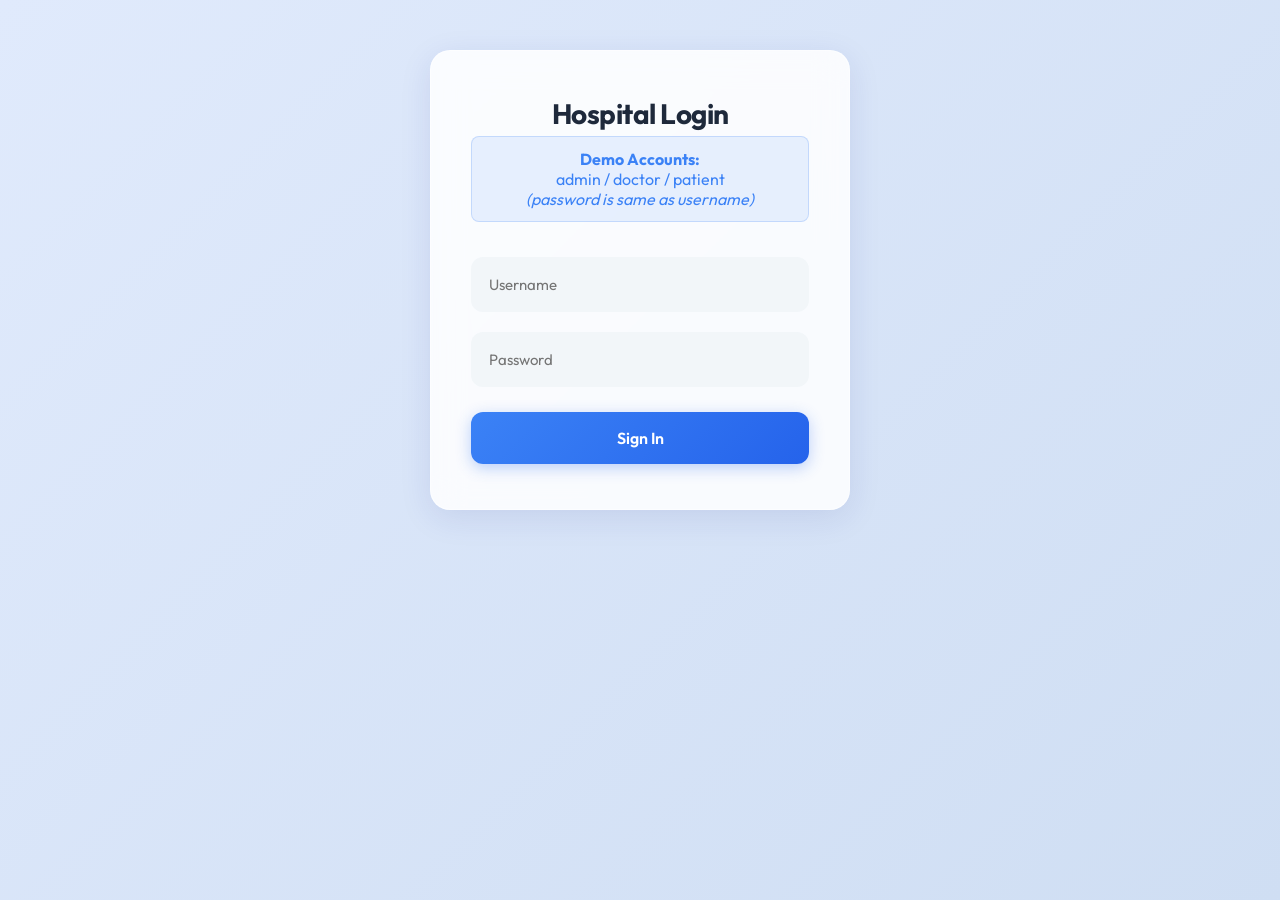
==== MED-CHAIN-main/src/main/resources/static/index.html @ 546eb594 "Massive upgrade: Fixed all bugs, secured backend endpoints, and applied modern frontend redesign." ====
<!DOCTYPE html>
<html lang="en">
<head>
    <meta charset="UTF-8">
    <meta name="viewport" content="width=device-width, initial-scale=1.0">
    <title>HMS Medical Records</title>
    <link rel="stylesheet" href="styles.css">
</head>
<body>

<div id="login-screen" class="glass-panel">
    <div class="login-box">
        <h2>Hospital Login</h2>
        <div class="demo-hints">
            <strong>Demo Accounts:</strong><br>
            admin / doctor / patient<br>
            <em>(password is same as username)</em>
        </div>
        <div class="input-group">
            <input type="text" id="user" placeholder="Username">
        </div>
        <div class="input-group">
            <input type="password" id="pass" placeholder="Password">
        </div>
        <button onclick="login()" class="login-btn">Sign In</button>
    </div>
</div>

<div id="dashboard" class="hidden glass-panel">

    <nav>
        <h1>Staff Portal</h1>
        <button onclick="logout()" class="logout-btn">Logout</button>
    </nav>

    <div class="container">

        <div id="doctor-section" style="display:none;">
            <h3>Add New Patient Entry</h3>

            <div class="form-grid">
                <input type="text" id="pName" placeholder="Patient Name">
                <input type="text" id="pCond" placeholder="Condition">

                <input type="text" id="pHospital" placeholder="Hospital Name">
                <input type="text" id="pDoctor" placeholder="Doctor Name">

                <input type="text" id="pMedication" placeholder="Medication">
                <input type="text" id="pDuration" placeholder="Duration (e.g. 7 days)">
            </div>

            <button onclick="saveEntry()" class="save-btn">Save Record</button>
        </div>

        <div class="table-container">
            <h3>Medical History Logs</h3>
            <div class="search-container" style="display: flex; gap: 10px; margin-bottom: 20px;">
                <input type="text" id="searchInput"
                       placeholder="🔍 Search by Patient Name..."
                       onkeyup="if(event.key === 'Enter') searchTable()"
                       style="margin: 0; flex: 1;">
                <button onclick="searchTable()" style="width: auto; margin: 0; padding: 0 24px;">Search</button>
            </div>

        <div class="table-wrapper">
            <table>
                <thead>
                <tr>
                    <th>Patient Name</th>
                    <th>Condition</th>
                    <th>Hospital</th>
                    <th>Doctor</th>
                    <th>Medication</th>
                    <th>Duration</th>
                    <th>Action</th>
                </tr>
                </thead>
                <tbody>
                </tbody>
            </table>
        </div>
        </div>

    </div>
</div>

<script src="app.js"></script>
</body>
</html>
---- MED-CHAIN-main/src/main/resources/static/styles.css ----
@import url('https://fonts.googleapis.com/css2?family=Outfit:wght@300;400;500;600;700&display=swap');

* {
    margin: 0;
    padding: 0;
    box-sizing: border-box;
    font-family: 'Outfit', sans-serif;
}

body {
    background: linear-gradient(135deg, #e0eafc 0%, #cfdef3 100%);
    background-size: cover;
    background-attachment: fixed;
    color: #2c3e50;
    display: flex;
    justify-content: center;
    align-items: flex-start;
    padding-top: 50px;
    padding-bottom: 50px;
    min-height: 100vh;
}

.hidden {
    display: none !important;
}

/* Glassmorphism utility */
.glass-panel {
    background: rgba(255, 255, 255, 0.85);
    backdrop-filter: blur(16px);
    -webkit-backdrop-filter: blur(16px);
    border: 1px solid rgba(255, 255, 255, 0.5);
    box-shadow: 0 8px 32px rgba(31, 38, 135, 0.1);
}

/* Login Screen Styles */
#login-screen {
    padding: 45px 40px;
    border-radius: 20px;
    width: 100%;
    max-width: 420px;
    text-align: center;
    transition: transform 0.3s ease;
}

#login-screen:hover {
    transform: translateY(-5px);
}

#login-screen h2 {
    color: #1e293b;
    margin-bottom: 5px;
    font-weight: 700;
    font-size: 28px;
    letter-spacing: -0.5px;
}

.demo-hints {
    background: rgba(59, 130, 246, 0.1);
    padding: 12px;
    border-radius: 8px;
    margin-bottom: 25px !important;
    color: #3b82f6 !important;
    border: 1px solid rgba(59, 130, 246, 0.2);
}

input {
    width: 100%;
    padding: 16px;
    margin: 10px 0;
    border: 2px solid transparent;
    border-radius: 12px;
    font-size: 15px;
    transition: all 0.3s ease;
    background-color: rgba(241, 245, 249, 0.9);
    color: #334155;
}

input:focus {
    outline: none;
    border-color: #3b82f6;
    background-color: #ffffff;
    box-shadow: 0 4px 15px rgba(59, 130, 246, 0.15);
}

button {
    width: 100%;
    padding: 16px;
    background: linear-gradient(135deg, #3b82f6 0%, #2563eb 100%);
    color: white;
    border: none;
    border-radius: 12px;
    font-size: 16px;
    font-weight: 600;
    cursor: pointer;
    transition: all 0.3s ease;
    margin-top: 15px;
    box-shadow: 0 4px 15px rgba(37, 99, 235, 0.3);
}

button:hover {
    box-shadow: 0 6px 20px rgba(37, 99, 235, 0.4);
    transform: translateY(-2px);
}

button:active {
    transform: translateY(1px);
    box-shadow: 0 2px 10px rgba(37, 99, 235, 0.3);
}

/* Dashboard Styles */
#dashboard {
    width: 95%;
    max-width: 1150px;
    padding: 45px;
    border-radius: 24px;
    animation: fadeIn 0.5s ease-out;
}

@keyframes fadeIn {
    from { opacity: 0; transform: translateY(20px); }
    to { opacity: 1; transform: translateY(0); }
}

nav {
    display: flex;
    justify-content: space-between;
    align-items: center;
    border-bottom: 2px solid rgba(226, 232, 240, 0.6);
    padding-bottom: 25px;
    margin-bottom: 35px;
}

nav h1 {
    background: linear-gradient(135deg, #1e293b 0%, #334155 100%);
    -webkit-background-clip: text;
    -webkit-text-fill-color: transparent;
    font-size: 32px;
    font-weight: 700;
    letter-spacing: -1px;
}

nav button {
    width: auto;
    background: linear-gradient(135deg, #ef4444 0%, #dc2626 100%);
    box-shadow: 0 4px 15px rgba(239, 68, 68, 0.3);
    padding: 12px 28px;
    margin-top: 0;
}

nav button:hover {
    box-shadow: 0 6px 20px rgba(239, 68, 68, 0.4);
}

#doctor-section {
    background: rgba(255, 255, 255, 0.6);
    padding: 30px;
    border-left: 5px solid #3b82f6;
    border-radius: 16px;
    margin-bottom: 40px;
    box-shadow: 0 2px 10px rgba(0,0,0,0.02);
}

#doctor-section h3 {
    margin-bottom: 20px;
    color: #1e293b;
    font-size: 20px;
    font-weight: 600;
}

.form-grid {
    display: grid;
    grid-template-columns: repeat(2, 1fr); 
    gap: 18px; 
    margin-bottom: 25px;
}

.form-grid input {
    margin: 0;
}

.save-btn {
    background: linear-gradient(135deg, #10b981 0%, #059669 100%);
    box-shadow: 0 4px 15px rgba(16, 185, 129, 0.3);
}

.save-btn:hover {
    box-shadow: 0 6px 20px rgba(16, 185, 129, 0.4);
}

/* Table & Search Styles */
.search-container input {
    border-radius: 12px 0 0 12px;
}

.search-container button {
    border-radius: 0 12px 12px 0;
    margin-top: 0;
    padding: 0 30px;
}

.table-container h3 {
    margin-bottom: 20px;
    color: #1e293b;
    font-size: 22px;
    font-weight: 600;
}

.table-wrapper {
    overflow-x: auto;
    border-radius: 16px;
    box-shadow: 0 4px 20px rgba(0,0,0,0.04);
}

table {
    width: 100%;
    border-collapse: collapse;
    background-color: #ffffff;
}

thead {
    background-color: #f8fafc;
}

th {
    color: #64748b;
    font-weight: 600;
    font-size: 13px;
    text-transform: uppercase;
    letter-spacing: 1px;
    padding: 18px;
    border-bottom: 2px solid #e2e8f0;
}

td {
    color: #334155;
    font-size: 15px;
    padding: 18px;
    border-bottom: 1px solid #f1f5f9;
    font-weight: 500;
}

tr {
    transition: background-color 0.2s ease;
}

tr:hover {
    background-color: #f8fafc;
}

td button {
    padding: 8px 16px;
    margin: 0;
    font-size: 13px;
    background: rgba(239, 68, 68, 0.1);
    color: #ef4444;
    box-shadow: none;
}

td button:hover {
    background: #ef4444;
    color: white;
    transform: none;
    box-shadow: 0 4px 10px rgba(239, 68, 68, 0.2);
}

@media (max-width: 768px) {
    .form-grid {
        grid-template-columns: 1fr; 
    }
    
    #dashboard {
        padding: 25px;
        border-radius: 20px;
    }
    
    .search-container {
        flex-direction: column;
    }
    
    .search-container input, .search-container button {
        border-radius: 12px;
    }
    
    .search-container button {
        padding: 15px;
    }
}
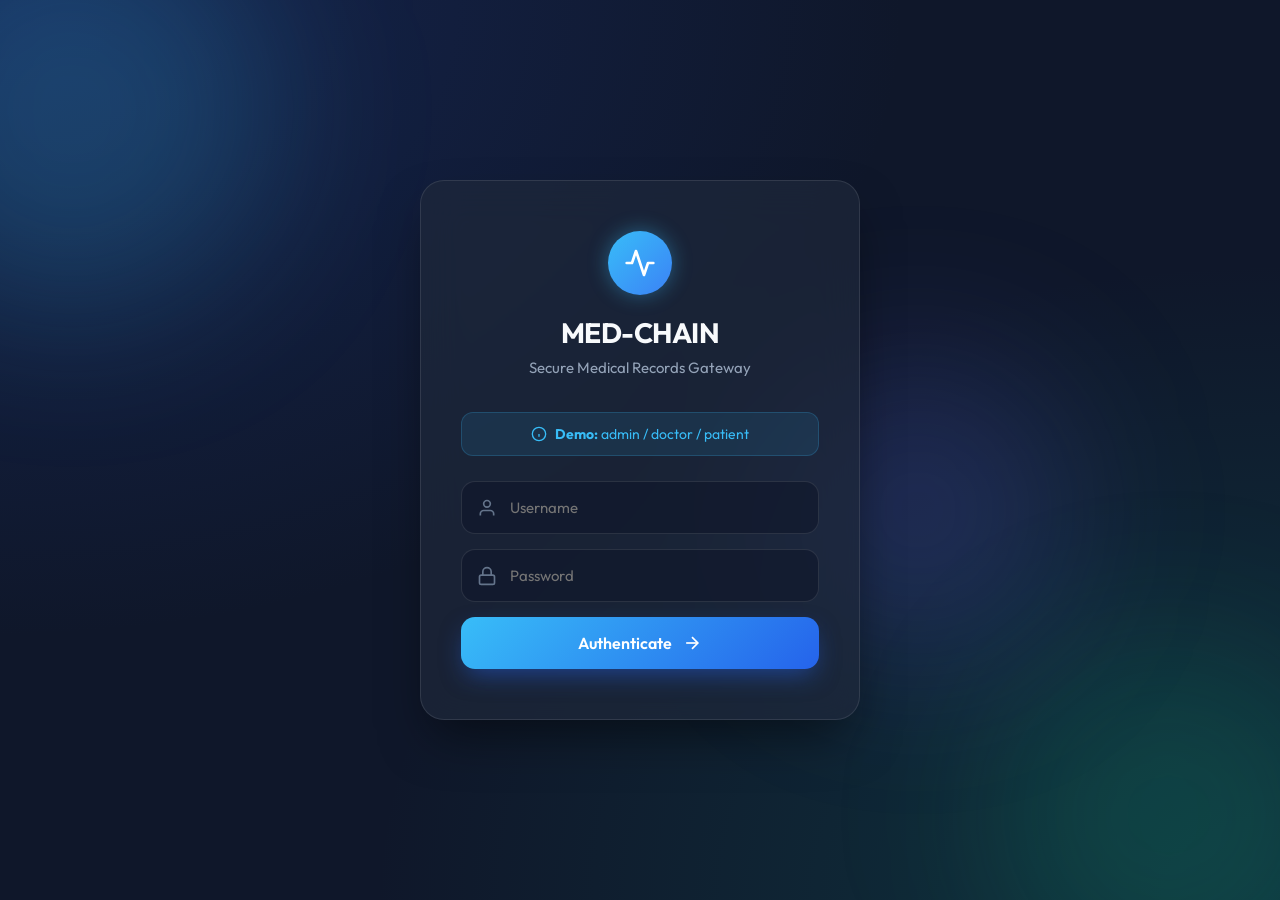
==== commit eb72b6b5: "feat: implement full-stack medical record management with authentication, CRUD operations, and file " ====
--- a/MED-CHAIN-main/src/main/resources/static/index.html
+++ b/MED-CHAIN-main/src/main/resources/static/index.html
@@ -8,21 +8,44 @@
 </head>
 <body>
 
-<div id="login-screen" class="glass-panel">
+<!-- Animated Background Orbs -->
+<div class="orb orb-1"></div>
+<div class="orb orb-2"></div>
+<div class="orb orb-3"></div>
+
+<div id="toast-container"></div>
+
+<div id="login-screen" class="premium-glass">
+    <div class="login-header">
+        <div class="logo-circle">
+            <svg viewBox="0 0 24 24" fill="none" stroke="currentColor" stroke-width="2" stroke-linecap="round" stroke-linejoin="round">
+                <path d="M22 12h-4l-3 9L9 3l-3 9H2"></path>
+            </svg>
+        </div>
+        <h2>MED-CHAIN</h2>
+        <p>Secure Medical Records Gateway</p>
+    </div>
+
     <div class="login-box">
-        <h2>Hospital Login</h2>
         <div class="demo-hints">
-            <strong>Demo Accounts:</strong><br>
-            admin / doctor / patient<br>
-            <em>(password is same as username)</em>
+            <svg width="16" height="16" viewBox="0 0 24 24" fill="none" stroke="currentColor" stroke-width="2"><circle cx="12" cy="12" r="10"></circle><line x1="12" y1="16" x2="12" y2="12"></line><line x1="12" y1="8" x2="12.01" y2="8"></line></svg>
+            <span><strong>Demo:</strong> admin / doctor / patient</span>
         </div>
-        <div class="input-group">
-            <input type="text" id="user" placeholder="Username">
+        
+        <div class="input-group premium-input">
+            <svg viewBox="0 0 24 24" fill="none" stroke="currentColor" stroke-width="2"><path d="M20 21v-2a4 4 0 0 0-4-4H8a4 4 0 0 0-4 4v2"></path><circle cx="12" cy="7" r="4"></circle></svg>
+            <input type="text" id="user" placeholder="Username" autocomplete="off">
         </div>
-        <div class="input-group">
+        
+        <div class="input-group premium-input">
+            <svg viewBox="0 0 24 24" fill="none" stroke="currentColor" stroke-width="2"><rect x="3" y="11" width="18" height="11" rx="2" ry="2"></rect><path d="M7 11V7a5 5 0 0 1 10 0v4"></path></svg>
             <input type="password" id="pass" placeholder="Password">
         </div>
-        <button onclick="login()" class="login-btn">Sign In</button>
+        
+        <button onclick="login()" class="login-btn premium-btn">
+            <span>Authenticate</span>
+            <svg viewBox="0 0 24 24" fill="none" stroke="currentColor" stroke-width="2"><line x1="5" y1="12" x2="19" y2="12"></line><polyline points="12 5 19 12 12 19"></polyline></svg>
+        </button>
     </div>
 </div>
 
@@ -30,7 +53,10 @@
 
     <nav>
         <h1>Staff Portal</h1>
-        <button onclick="logout()" class="logout-btn">Logout</button>
+        <div>
+            <button id="admin-users-btn" onclick="openUserModal()" class="action-btn hidden" style="background: linear-gradient(135deg, #f59e0b 0%, #d97706 100%); margin-right: 10px;">Manage Users</button>
+            <button onclick="logout()" class="logout-btn">Logout</button>
+        </div>
     </nav>
 
     <div class="container">
@@ -47,6 +73,9 @@
 
                 <input type="text" id="pMedication" placeholder="Medication">
                 <input type="text" id="pDuration" placeholder="Duration (e.g. 7 days)">
+
+                <input type="text" id="pUsername" placeholder="Patient Username">
+                <input type="file" id="pFile" style="padding: 10px;">
             </div>
 
             <button onclick="saveEntry()" class="save-btn">Save Record</button>
@@ -57,30 +86,91 @@
             <div class="search-container" style="display: flex; gap: 10px; margin-bottom: 20px;">
                 <input type="text" id="searchInput"
                        placeholder="🔍 Search by Patient Name..."
-                       onkeyup="if(event.key === 'Enter') searchTable()"
+                       onkeyup="if(event.key === 'Enter') { currentPage = 0; searchTable(); }"
                        style="margin: 0; flex: 1;">
-                <button onclick="searchTable()" style="width: auto; margin: 0; padding: 0 24px;">Search</button>
+                <button onclick="currentPage = 0; searchTable()" style="width: auto; margin: 0; padding: 0 24px;">Search</button>
             </div>
+
+            <div class="table-wrapper">
+                <table>
+                    <thead>
+                    <tr>
+                        <th>Patient Name</th>
+                        <th>Condition</th>
+                        <th>Hospital</th>
+                        <th>Doctor</th>
+                        <th>Medication</th>
+                        <th>Duration</th>
+                        <th>Attachment</th>
+                        <th>Action</th>
+                    </tr>
+                    </thead>
+                    <tbody>
+                    </tbody>
+                </table>
+            </div>
+
+            <div class="pagination-controls" style="display: flex; justify-content: center; gap: 20px; margin-top: 20px; align-items: center;">
+                <button onclick="prevPage()" id="btn-prev" style="width: auto; padding: 8px 16px;">Previous</button>
+                <span id="page-info" style="font-weight: 600;">Page 1</span>
+                <button onclick="nextPage()" id="btn-next" style="width: auto; padding: 8px 16px;">Next</button>
+            </div>
+
+        </div>
+
+    </div>
+</div>
+
+<!-- Edit Modal -->
+<div id="edit-modal" class="modal hidden">
+    <div class="modal-content glass-panel">
+        <span class="close-btn" onclick="closeEditModal()">&times;</span>
+        <h3>Edit Medical Record</h3>
+        <input type="hidden" id="eId">
+        <div class="form-grid">
+            <input type="text" id="eName" placeholder="Patient Name">
+            <input type="text" id="eCond" placeholder="Condition">
+            <input type="text" id="eHospital" placeholder="Hospital Name">
+            <input type="text" id="eDoctor" placeholder="Doctor Name">
+            <input type="text" id="eMedication" placeholder="Medication">
+            <input type="text" id="eDuration" placeholder="Duration">
+            <input type="text" id="eUsername" placeholder="Patient Username">
+        </div>
+        <button onclick="submitEdit()" class="save-btn" style="margin-top: 15px;">Update Record</button>
+    </div>
+</div>
+
+<!-- User Management Modal -->
+<div id="user-modal" class="modal hidden">
+    <div class="modal-content glass-panel" style="max-width: 600px;">
+        <span class="close-btn" onclick="closeUserModal()">&times;</span>
+        <h3>User Management</h3>
+        
+        <div class="form-grid" style="margin-bottom: 20px;">
+            <input type="text" id="uName" placeholder="Username">
+            <input type="password" id="uPass" placeholder="Password">
+            <select id="uRole" style="padding: 16px; border-radius: 12px; border: none; background: rgba(241, 245, 249, 0.9);">
+                <option value="ROLE_PATIENT">Patient</option>
+                <option value="ROLE_DOCTOR">Doctor</option>
+                <option value="ROLE_ADMIN">Admin</option>
+            </select>
+            <button onclick="createUser()" class="save-btn" style="margin: 0;">Create User</button>
+        </div>
 
         <div class="table-wrapper">
             <table>
                 <thead>
-                <tr>
-                    <th>Patient Name</th>
-                    <th>Condition</th>
-                    <th>Hospital</th>
-                    <th>Doctor</th>
-                    <th>Medication</th>
-                    <th>Duration</th>
-                    <th>Action</th>
-                </tr>
+                    <tr>
+                        <th>ID</th>
+                        <th>Username</th>
+                        <th>Role</th>
+                        <th>Action</th>
+                    </tr>
                 </thead>
-                <tbody>
+                <tbody id="user-tbody">
                 </tbody>
             </table>
         </div>
-        </div>
-
     </div>
 </div>
 
--- a/MED-CHAIN-main/src/main/resources/static/styles.css
+++ b/MED-CHAIN-main/src/main/resources/static/styles.css
@@ -8,16 +8,37 @@
 }
 
 body {
-    background: linear-gradient(135deg, #e0eafc 0%, #cfdef3 100%);
+    background-color: #0f172a;
+    background-image: 
+        radial-gradient(at 0% 0%, rgba(30, 58, 138, 0.4) 0px, transparent 50%),
+        radial-gradient(at 100% 100%, rgba(15, 118, 110, 0.3) 0px, transparent 50%);
     background-size: cover;
     background-attachment: fixed;
-    color: #2c3e50;
+    color: #f8fafc;
     display: flex;
     justify-content: center;
-    align-items: flex-start;
-    padding-top: 50px;
-    padding-bottom: 50px;
+    align-items: center;
     min-height: 100vh;
+    overflow-x: hidden;
+    position: relative;
+    padding: 0;
+}
+
+/* Animated Orbs */
+.orb {
+    position: fixed;
+    border-radius: 50%;
+    filter: blur(80px);
+    z-index: -1;
+    animation: float 20s infinite ease-in-out alternate;
+}
+.orb-1 { width: 400px; height: 400px; background: rgba(56, 189, 248, 0.2); top: -10%; left: -10%; animation-delay: 0s; }
+.orb-2 { width: 350px; height: 350px; background: rgba(16, 185, 129, 0.15); bottom: -10%; right: -5%; animation-delay: -5s; }
+.orb-3 { width: 300px; height: 300px; background: rgba(99, 102, 241, 0.2); top: 40%; left: 60%; animation-delay: -10s; }
+
+@keyframes float {
+    0% { transform: translate(0, 0) scale(1); }
+    100% { transform: translate(50px, 50px) scale(1.1); }
 }
 
 .hidden {
@@ -33,80 +54,134 @@
     box-shadow: 0 8px 32px rgba(31, 38, 135, 0.1);
 }
 
+/* Premium Glassmorphism */
+.premium-glass {
+    background: rgba(30, 41, 59, 0.7);
+    backdrop-filter: blur(20px);
+    -webkit-backdrop-filter: blur(20px);
+    border: 1px solid rgba(255, 255, 255, 0.1);
+    box-shadow: 0 25px 50px -12px rgba(0, 0, 0, 0.5);
+}
+
 /* Login Screen Styles */
 #login-screen {
-    padding: 45px 40px;
-    border-radius: 20px;
-    width: 100%;
-    max-width: 420px;
+    padding: 50px 40px;
+    border-radius: 24px;
+    width: 100%;
+    max-width: 440px;
     text-align: center;
-    transition: transform 0.3s ease;
-}
-
-#login-screen:hover {
-    transform: translateY(-5px);
-}
+    transform: translateY(0);
+    animation: scaleIn 0.6s cubic-bezier(0.16, 1, 0.3, 1);
+}
+
+@keyframes scaleIn {
+    from { opacity: 0; transform: translateY(30px) scale(0.95); }
+    to { opacity: 1; transform: translateY(0) scale(1); }
+}
+
+.login-header {
+    margin-bottom: 35px;
+}
+
+.logo-circle {
+    width: 64px;
+    height: 64px;
+    background: linear-gradient(135deg, #38bdf8 0%, #3b82f6 100%);
+    border-radius: 50%;
+    margin: 0 auto 20px;
+    display: flex;
+    align-items: center;
+    justify-content: center;
+    box-shadow: 0 0 20px rgba(56, 189, 248, 0.4);
+    color: white;
+}
+.logo-circle svg { width: 32px; height: 32px; }
 
 #login-screen h2 {
-    color: #1e293b;
-    margin-bottom: 5px;
+    color: #f8fafc;
+    margin-bottom: 8px;
     font-weight: 700;
     font-size: 28px;
     letter-spacing: -0.5px;
 }
+#login-screen p { color: #94a3b8; font-size: 15px; margin-bottom: 0; }
 
 .demo-hints {
-    background: rgba(59, 130, 246, 0.1);
-    padding: 12px;
-    border-radius: 8px;
+    background: rgba(56, 189, 248, 0.1);
+    padding: 12px 16px;
+    border-radius: 12px;
     margin-bottom: 25px !important;
-    color: #3b82f6 !important;
-    border: 1px solid rgba(59, 130, 246, 0.2);
-}
-
-input {
+    color: #38bdf8 !important;
+    border: 1px solid rgba(56, 189, 248, 0.2);
+    display: flex;
+    align-items: center;
+    justify-content: center;
+    gap: 8px;
+    font-size: 14px;
+}
+
+.premium-input {
+    position: relative;
+    margin: 15px 0;
+}
+
+.premium-input svg {
+    position: absolute;
+    left: 16px;
+    top: 50%;
+    transform: translateY(-50%);
+    color: #64748b;
+    width: 20px;
+    height: 20px;
+    z-index: 2;
+    transition: color 0.3s;
+}
+
+.premium-input input {
+    width: 100%;
+    padding: 16px 16px 16px 48px;
+    margin: 0;
+    border: 1px solid rgba(255, 255, 255, 0.1);
+    border-radius: 14px;
+    font-size: 15px;
+    transition: all 0.3s ease;
+    background-color: rgba(15, 23, 42, 0.6);
+    color: #f8fafc;
+}
+
+.premium-input input:focus {
+    outline: none;
+    border-color: #38bdf8;
+    background-color: rgba(15, 23, 42, 0.8);
+    box-shadow: 0 0 0 4px rgba(56, 189, 248, 0.1);
+}
+.premium-input input:focus + svg { color: #38bdf8; }
+
+.premium-btn {
     width: 100%;
     padding: 16px;
-    margin: 10px 0;
-    border: 2px solid transparent;
-    border-radius: 12px;
-    font-size: 15px;
-    transition: all 0.3s ease;
-    background-color: rgba(241, 245, 249, 0.9);
-    color: #334155;
-}
-
-input:focus {
-    outline: none;
-    border-color: #3b82f6;
-    background-color: #ffffff;
-    box-shadow: 0 4px 15px rgba(59, 130, 246, 0.15);
-}
-
-button {
-    width: 100%;
-    padding: 16px;
-    background: linear-gradient(135deg, #3b82f6 0%, #2563eb 100%);
+    background: linear-gradient(135deg, #38bdf8 0%, #2563eb 100%);
     color: white;
     border: none;
-    border-radius: 12px;
+    border-radius: 14px;
     font-size: 16px;
     font-weight: 600;
     cursor: pointer;
-    transition: all 0.3s ease;
+    transition: all 0.3s cubic-bezier(0.4, 0, 0.2, 1);
     margin-top: 15px;
-    box-shadow: 0 4px 15px rgba(37, 99, 235, 0.3);
-}
-
-button:hover {
-    box-shadow: 0 6px 20px rgba(37, 99, 235, 0.4);
+    box-shadow: 0 10px 25px -5px rgba(37, 99, 235, 0.5);
+    display: flex;
+    align-items: center;
+    justify-content: center;
+    gap: 10px;
+}
+
+.premium-btn:hover {
     transform: translateY(-2px);
-}
-
-button:active {
-    transform: translateY(1px);
-    box-shadow: 0 2px 10px rgba(37, 99, 235, 0.3);
-}
+    box-shadow: 0 15px 30px -5px rgba(37, 99, 235, 0.6);
+}
+.premium-btn svg { width: 20px; height: 20px; transition: transform 0.3s; }
+.premium-btn:hover svg { transform: translateX(5px); }
 
 /* Dashboard Styles */
 #dashboard {
@@ -146,6 +221,12 @@
     box-shadow: 0 4px 15px rgba(239, 68, 68, 0.3);
     padding: 12px 28px;
     margin-top: 0;
+    border: none;
+    border-radius: 12px;
+    color: white;
+    font-weight: 600;
+    cursor: pointer;
+    transition: all 0.3s ease;
 }
 
 nav button:hover {
@@ -177,9 +258,32 @@
 
 .form-grid input {
     margin: 0;
+    width: 100%;
+    padding: 16px;
+    border: 2px solid transparent;
+    border-radius: 12px;
+    font-size: 15px;
+    transition: all 0.3s ease;
+    background-color: rgba(241, 245, 249, 0.9);
+    color: #334155;
+}
+.form-grid input:focus {
+    outline: none;
+    border-color: #3b82f6;
+    background-color: #ffffff;
+    box-shadow: 0 4px 15px rgba(59, 130, 246, 0.15);
 }
 
 .save-btn {
+    width: 100%;
+    padding: 16px;
+    color: white;
+    border: none;
+    border-radius: 12px;
+    font-size: 16px;
+    font-weight: 600;
+    cursor: pointer;
+    transition: all 0.3s ease;
     background: linear-gradient(135deg, #10b981 0%, #059669 100%);
     box-shadow: 0 4px 15px rgba(16, 185, 129, 0.3);
 }
@@ -191,12 +295,23 @@
 /* Table & Search Styles */
 .search-container input {
     border-radius: 12px 0 0 12px;
+    padding: 16px;
+    border: 2px solid transparent;
+    font-size: 15px;
+    transition: all 0.3s ease;
+    background-color: rgba(241, 245, 249, 0.9);
+    color: #334155;
 }
 
 .search-container button {
     border-radius: 0 12px 12px 0;
     margin-top: 0;
     padding: 0 30px;
+    background: linear-gradient(135deg, #3b82f6 0%, #2563eb 100%);
+    color: white;
+    border: none;
+    font-weight: 600;
+    cursor: pointer;
 }
 
 .table-container h3 {
@@ -254,13 +369,16 @@
     font-size: 13px;
     background: rgba(239, 68, 68, 0.1);
     color: #ef4444;
-    box-shadow: none;
+    border: none;
+    border-radius: 12px;
+    cursor: pointer;
+    transition: all 0.3s ease;
 }
 
 td button:hover {
     background: #ef4444;
     color: white;
-    transform: none;
+    transform: translateY(-2px);
     box-shadow: 0 4px 10px rgba(239, 68, 68, 0.2);
 }
 
@@ -286,3 +404,66 @@
         padding: 15px;
     }
 }
+
+/* Modals */
+.modal {
+    display: flex;
+    justify-content: center;
+    align-items: center;
+    position: fixed;
+    z-index: 1000;
+    left: 0;
+    top: 0;
+    width: 100%;
+    height: 100%;
+    overflow: auto;
+    background-color: rgba(0,0,0,0.4);
+    animation: fadeIn 0.3s ease-out;
+}
+.modal-content {
+    background-color: #fefefe;
+    margin: auto;
+    padding: 30px;
+    border: 1px solid #888;
+    width: 90%;
+    max-width: 500px;
+    border-radius: 20px;
+    position: relative;
+}
+.close-btn {
+    color: #aaa;
+    float: right;
+    font-size: 28px;
+    font-weight: bold;
+    cursor: pointer;
+}
+.close-btn:hover { color: #000; }
+
+/* Toast Notifications */
+#toast-container {
+    position: fixed;
+    top: 20px;
+    right: 20px;
+    z-index: 9999;
+    display: flex;
+    flex-direction: column;
+    gap: 10px;
+}
+.toast {
+    background: #fff;
+    color: #333;
+    padding: 16px 24px;
+    border-radius: 8px;
+    box-shadow: 0 4px 12px rgba(0,0,0,0.15);
+    border-left: 5px solid #3b82f6;
+    animation: slideInRight 0.3s ease forwards;
+    display: flex;
+    align-items: center;
+    font-weight: 500;
+}
+.toast.success { border-left-color: #10b981; }
+.toast.error { border-left-color: #ef4444; }
+@keyframes slideInRight {
+    from { transform: translateX(100%); opacity: 0; }
+    to { transform: translateX(0); opacity: 1; }
+}
